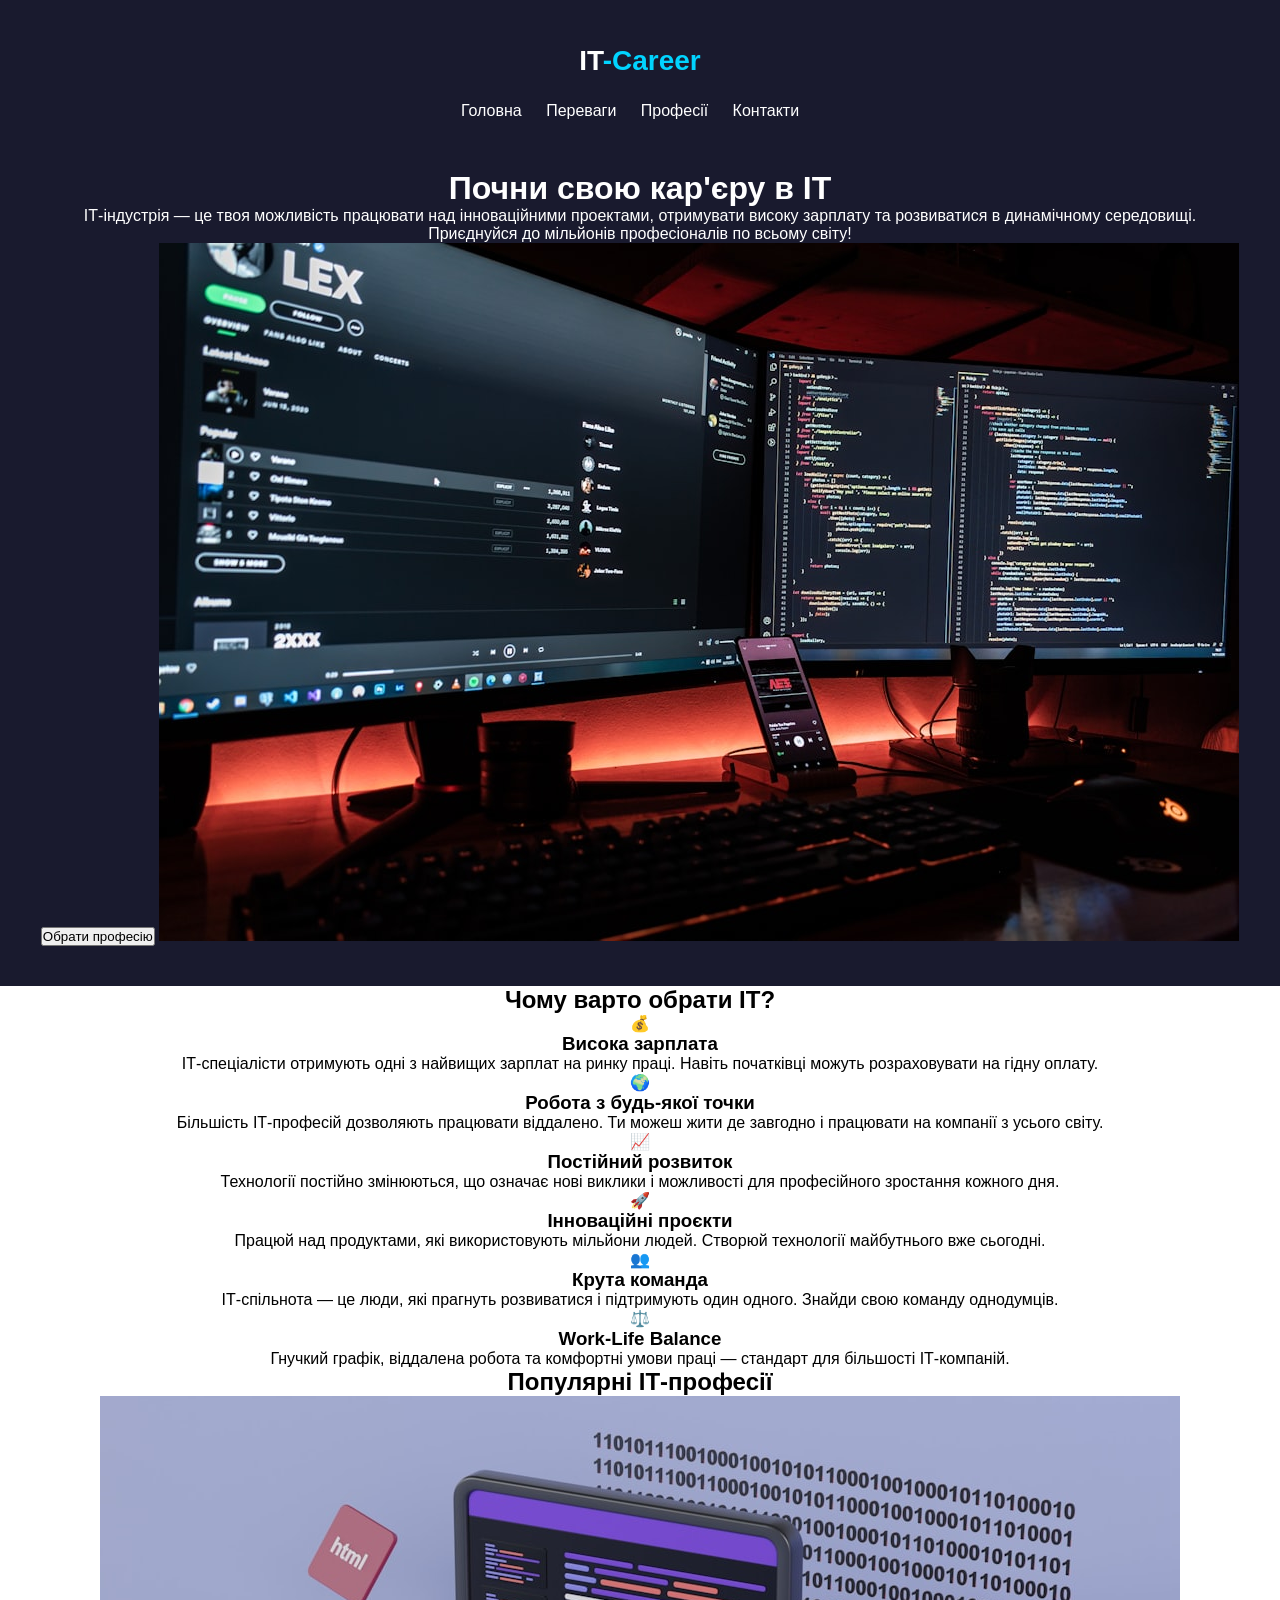
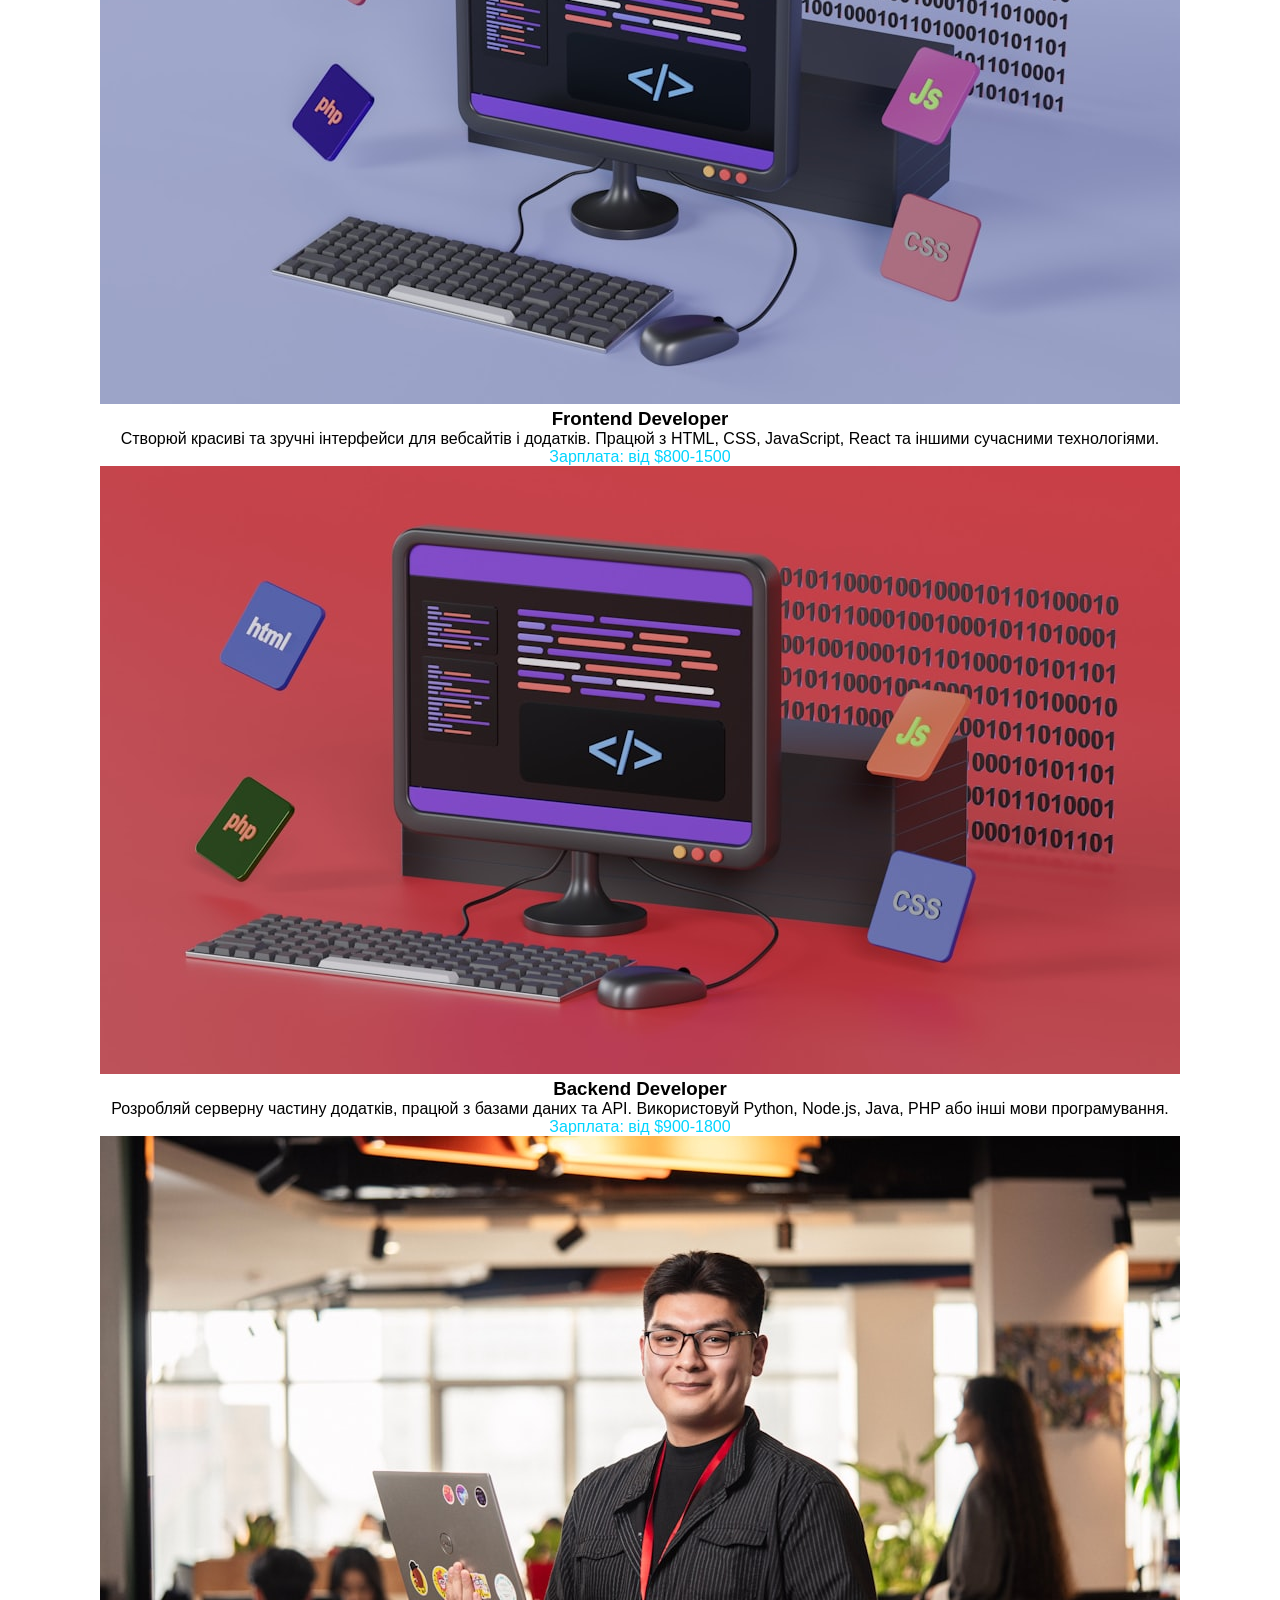
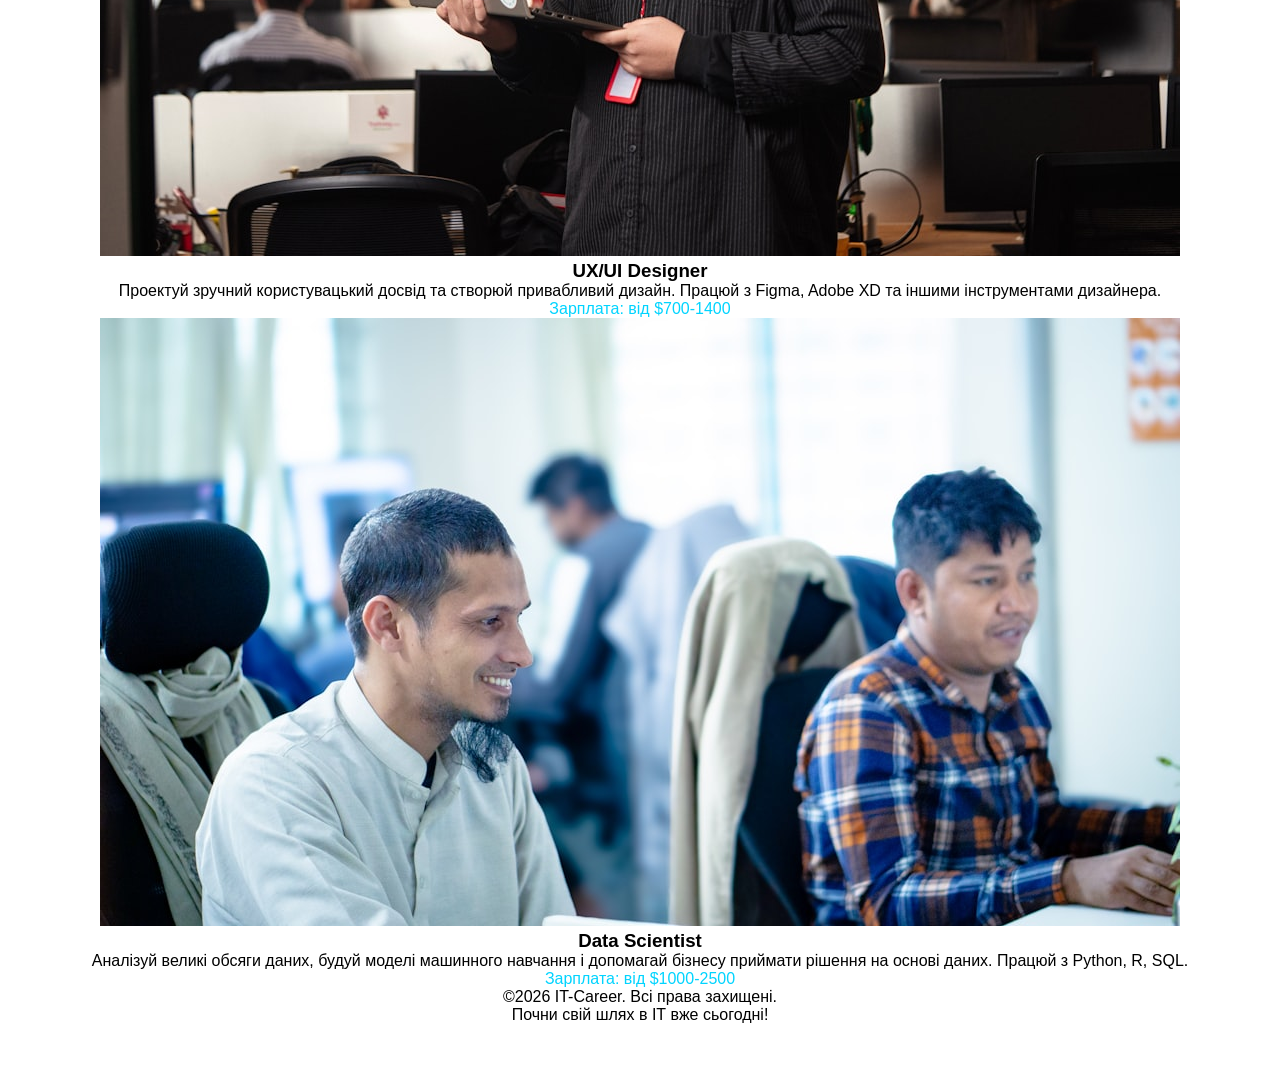
==== less6/index.html @ fd94cf53 "Add files via upload" ====
<!DOCTYPE html>
<html lang="en">
<head>
    <meta charset="UTF-8">
    <title>IT-Career</title>
    <link rel="stylesheet" href="style/style.css" type="text/css">
</head>
<body>
<header class="header-color">
    <div class="wrapper">
        <div class="header-top">
            <div class="logo">IT<span class="blue">-Career</span></div>
            <nav>
                <ul>
                    <li><a href="#">Головна</a></li>
                    <li><a href="#">Переваги</a></li>
                    <li><a href="#">Професії</a></li>
                    <li><a href="#">Контакти</a></li>
                </ul>
            </nav>
        </div>
        <h1>Почни свою кар'єру в ІТ</h1>
        <p>ІТ-індустрія — це твоя можливість працювати над інноваційними проектами, отримувати високу зарплату та розвиватися в динамічному середовищі. Приєднуйся до мільйонів професіоналів по всьому світу!</p>
        <button>Обрати професію</button>
        <img src="images/header.jpg" alt="header">
    </div>
</header>
<section class="reasons">
    <div class="wrapper">
        <h2>Чому варто обрати ІТ?</h2>
        <article class="reasons-box">
            <div class="reasons-box-icon">💰</div>
            <h3>Висока зарплата</h3>
            <p>ІТ-спеціалісти отримують одні з найвищих зарплат на ринку праці. Навіть початківці можуть розраховувати на гідну оплату.</p>
        </article>
        <article class="reasons-box">
            <div class="reasons-box-icon">🌍</div>
            <h3>Робота з будь-якої точки</h3>
            <p>Більшість ІТ-професій дозволяють працювати віддалено. Ти можеш жити де завгодно і працювати на компанії з усього світу.</p>
        </article>
        <article class="reasons-box">
            <div class="reasons-box-icon">📈</div>
            <h3>Постійний розвиток</h3>
            <p>Технології постійно змінюються, що означає нові виклики і можливості для професійного зростання кожного дня.</p>
        </article>
        <article class="reasons-box">
            <div class="reasons-box-icon">🚀</div>
            <h3>Інноваційні проєкти</h3>
            <p>Працюй над продуктами, які використовують мільйони людей. Створюй технології майбутнього вже сьогодні.</p>
        </article>
        <article class="reasons-box">
            <div class="reasons-box-icon">👥</div>
            <h3>Крута команда</h3>
            <p>ІТ-спільнота — це люди, які прагнуть розвиватися і підтримують один одного. Знайди свою команду однодумців.</p>
        </article>
        <article class="reasons-box">
            <div class="reasons-box-icon">⚖️</div>
            <h3>Work-Life Balance</h3>
            <p>Гнучкий графік, віддалена робота та комфортні умови праці — стандарт для більшості ІТ-компаній.</p>
        </article>
    </div>
</section>
<section class="professions">
    <div class="wrapper">
        <h2>Популярні ІТ-професії</h2>
        <article class="professions-card">
            <img src="images/prof1.jpg" alt="profession">
            <h3>Frontend Developer</h3>
            <p>Створюй красиві та зручні інтерфейси для вебсайтів і додатків. Працюй з HTML, CSS, JavaScript, React та іншими сучасними технологіями.</p>
            <p class="blue">Зарплата: від $800-1500</p>
        </article>
        <article class="professions-card">
            <img src="images/prof2.jpg" alt="profession">
            <h3>Backend Developer</h3>
            <p>Розробляй серверну частину додатків, працюй з базами даних та API. Використовуй Python, Node.js, Java, PHP або інші мови програмування.</p>
            <p class="blue">Зарплата: від $900-1800</p>
        </article>
        <article class="professions-card">
            <img src="images/prof3.jpg" alt="profession">
            <h3>UX/UI Designer</h3>
            <p>Проектуй зручний користувацький досвід та створюй привабливий дизайн. Працюй з Figma, Adobe XD та іншими інструментами дизайнера.</p>
            <p class="blue">Зарплата: від $700-1400</p>
        </article>
        <article class="professions-card">
            <img src="images/prof4.jpg" alt="profession">
            <h3>Data Scientist</h3>
            <p>Аналізуй великі обсяги даних, будуй моделі машинного навчання і допомагай бізнесу приймати рішення на основі даних. Працюй з Python, R, SQL.</p>
            <p class="blue">Зарплата: від $1000-2500</p>
        </article>
    </div>
</section>
<footer>
    <div class="wrapper">
        <p>&copy;2026 IT-Career. Всі права захищені.</p>
        <p>Почни свій шлях в ІТ вже сьогодні!</p>
        <nav>
            <ul>
                <li><a href="#">Про нас</a></li>
                <li><a href="#">Курси</a></li>
                <li><a href="#">Блог</a></li>
                <li><a href="#">Контакти</a></li>
            </ul>
        </nav>
    </div>
</footer>
</body>
</html>
---- less6/style/style.css ----
* {
    margin: 0;
    padding: 0;
    box-sizing: border-box;
    text-decoration: none;
    list-style: none;
}
html {
    font-family: Arial, sans-serif;
    text-align: center;
}
.wrapper {
    max-width: 1200px;
    margin: 0 auto;
}
.blue {
    color: #01d4ff;
}
header {
    color: #fff;
    padding: 40px 0;
}
.header-color {
    background: #191a2e;
}
.header-top {
    background: #191a2e;
}
.logo {
    font-size: 28px;
    font-weight: bold;
    line-height: 42px;
    margin-bottom: 20px;
}
nav {
    margin-bottom: 50px;
}
nav ul li {
    display: inline;
    margin-right: 20px;
}
nav ul li a {
    color: #fff
}
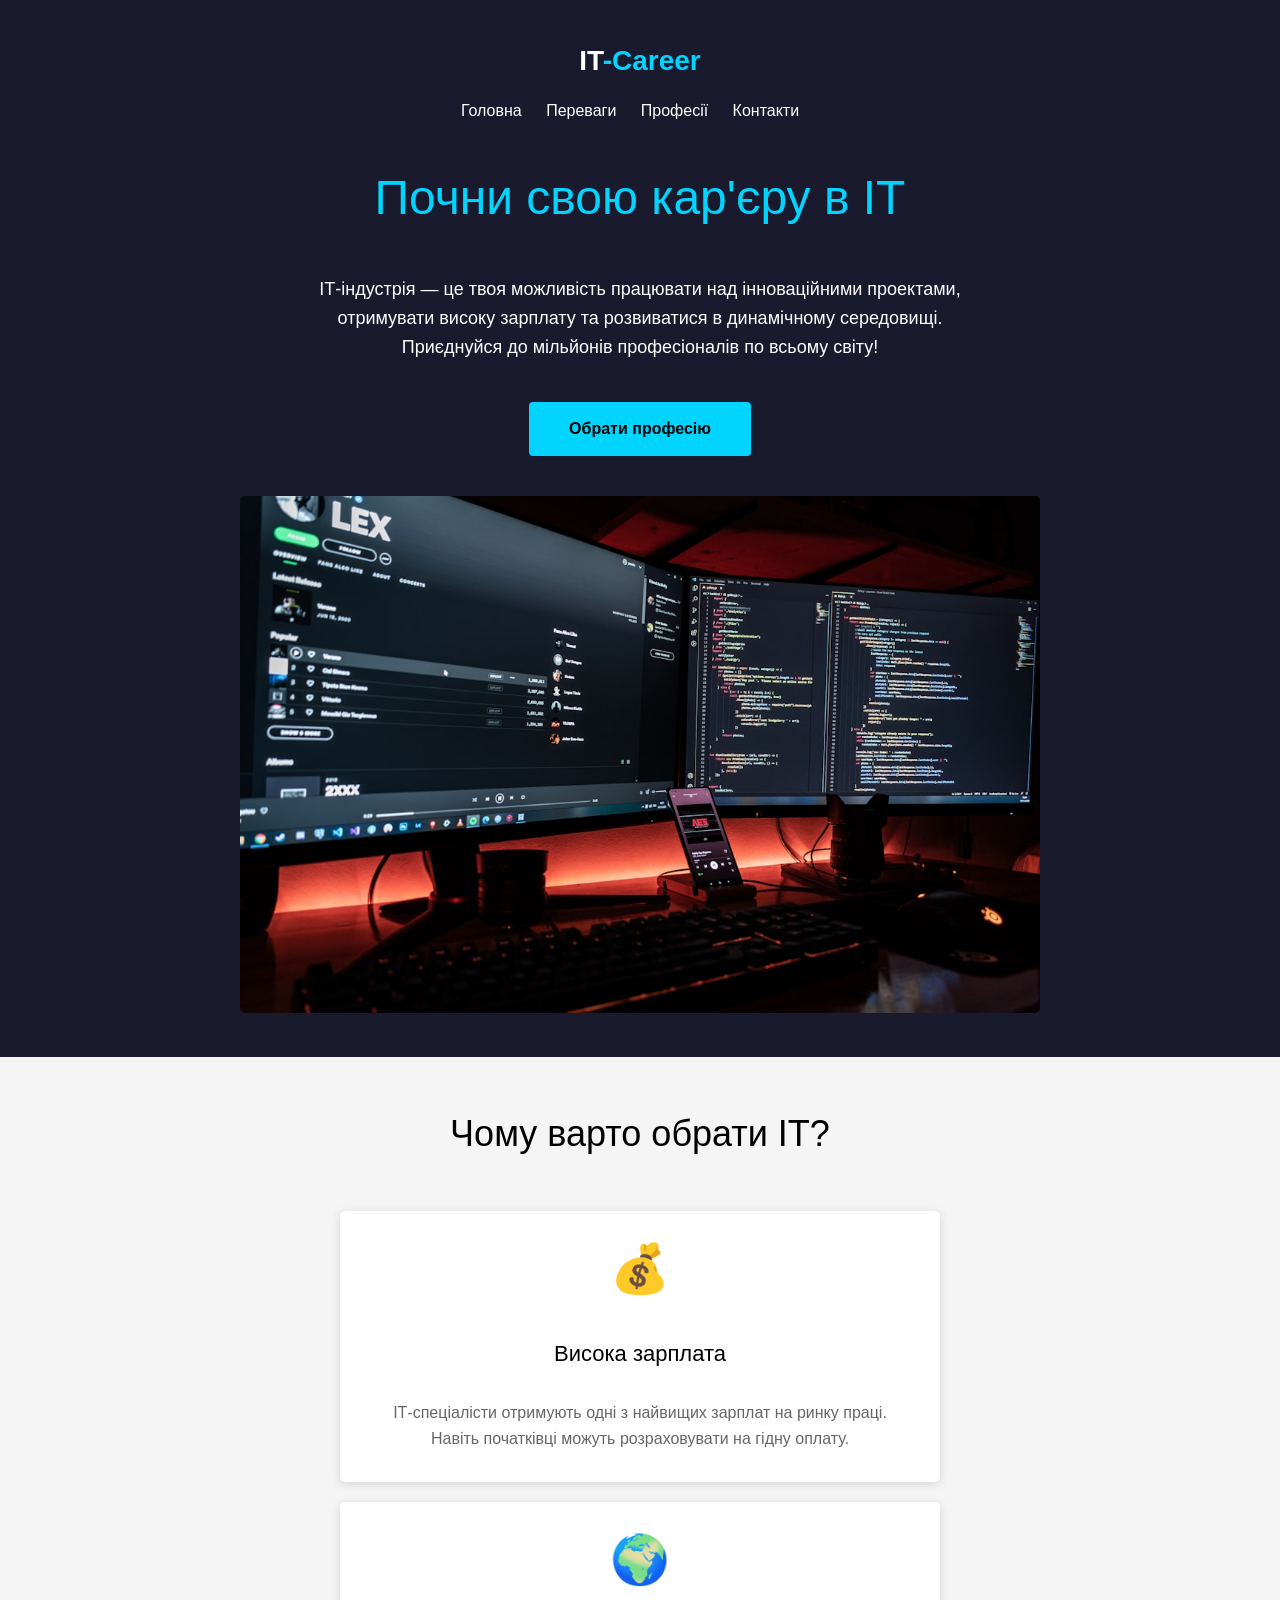
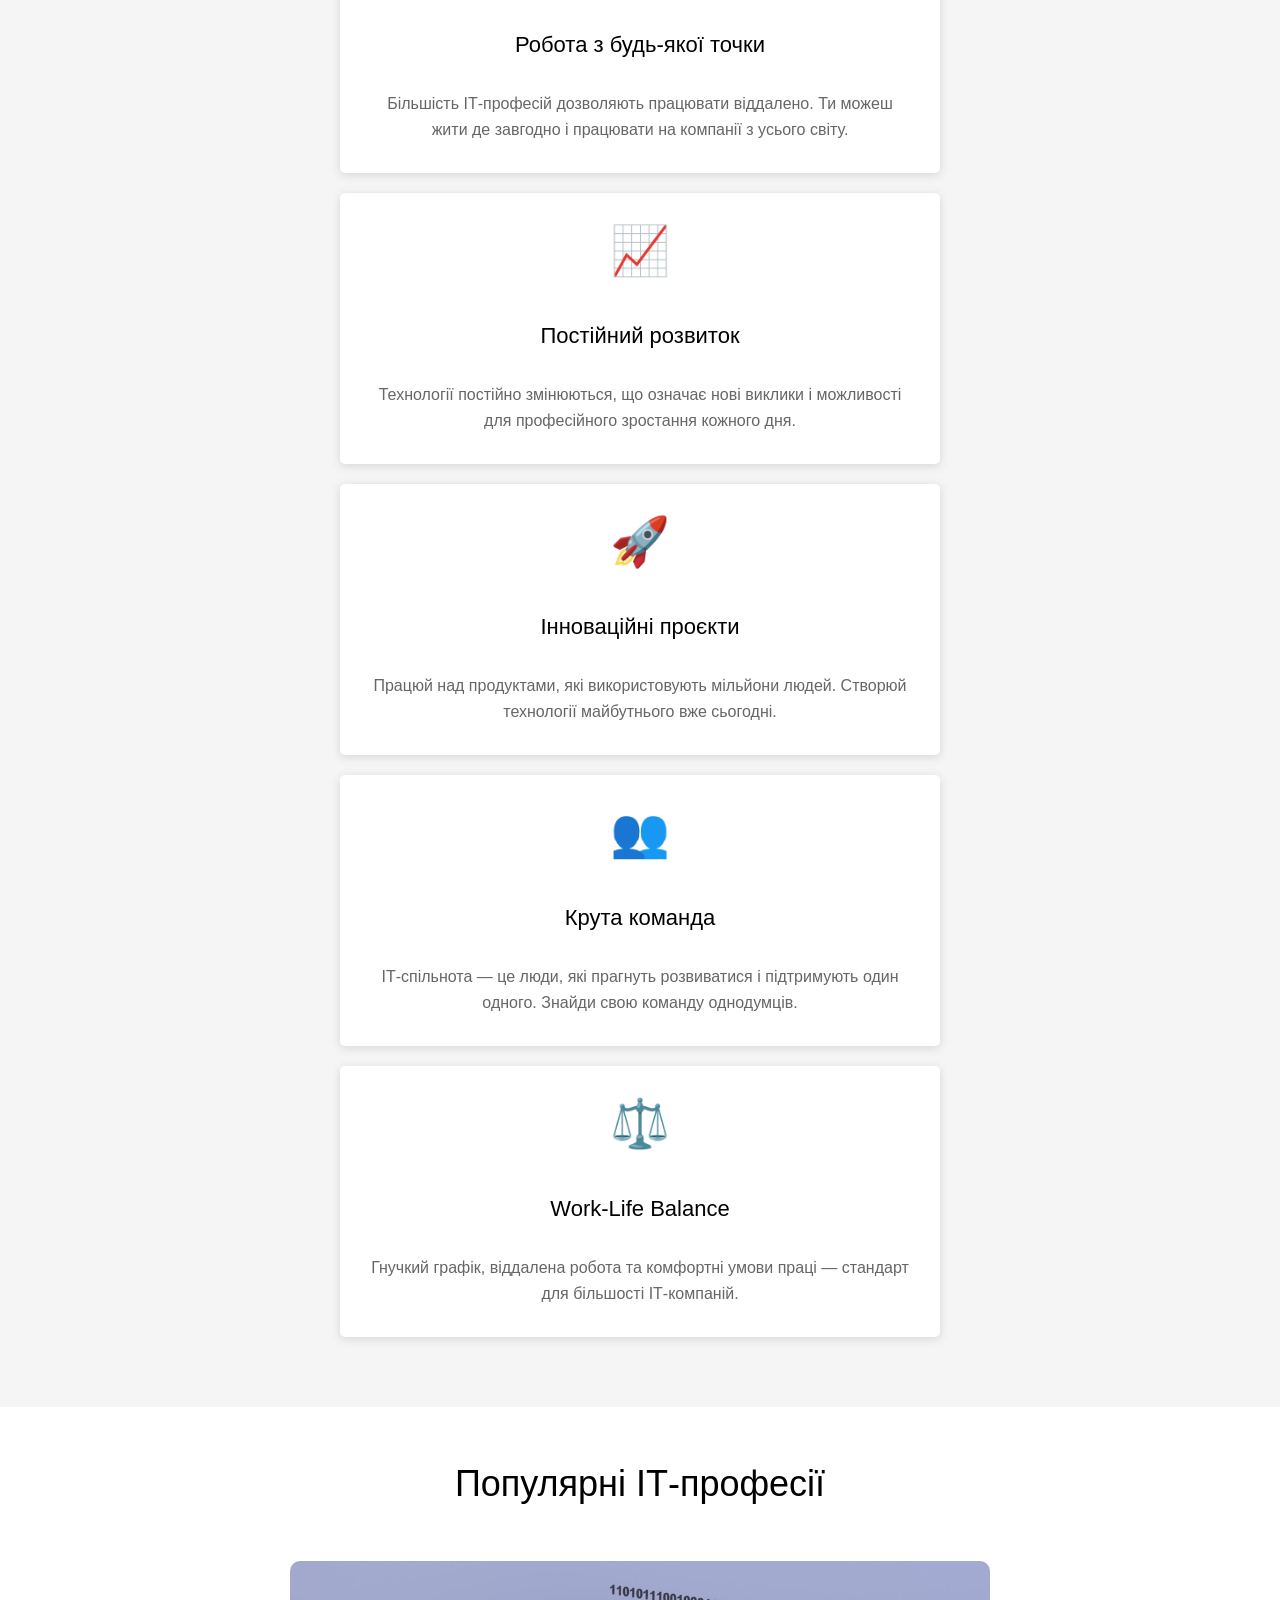
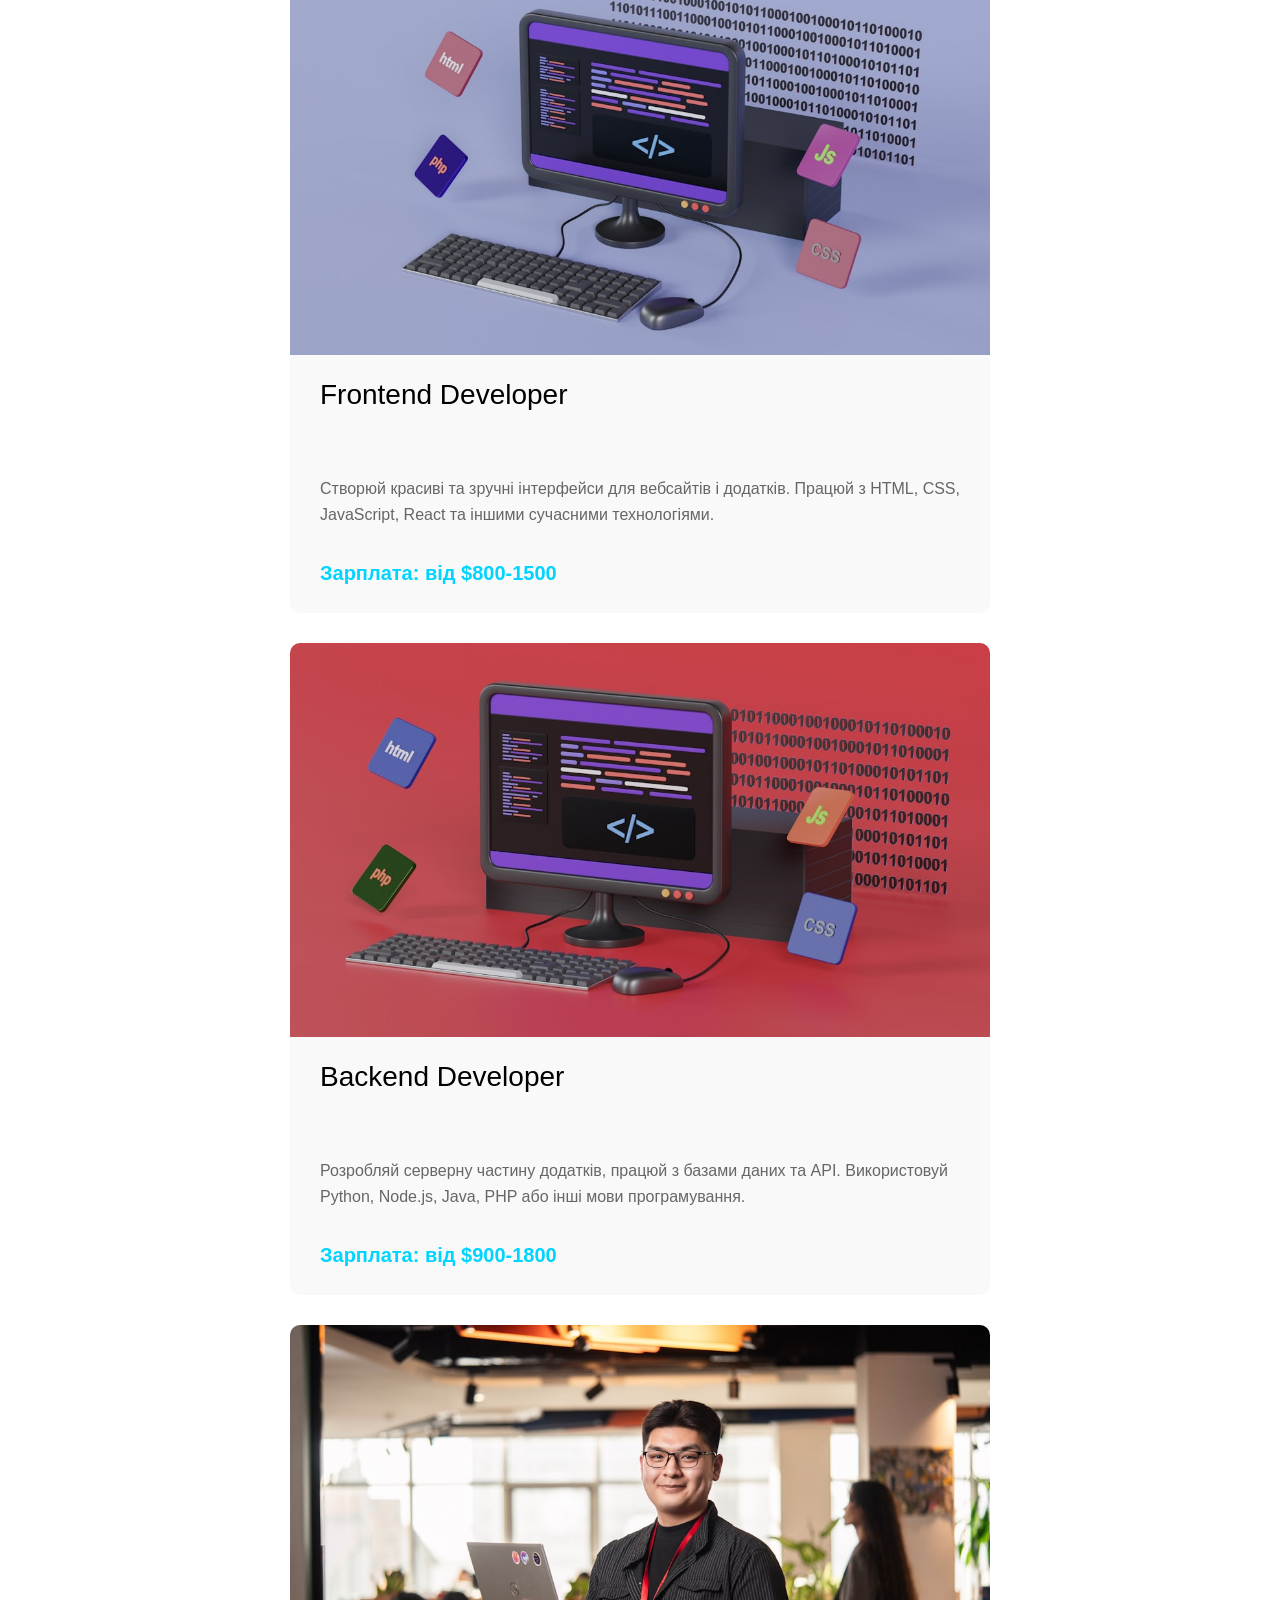
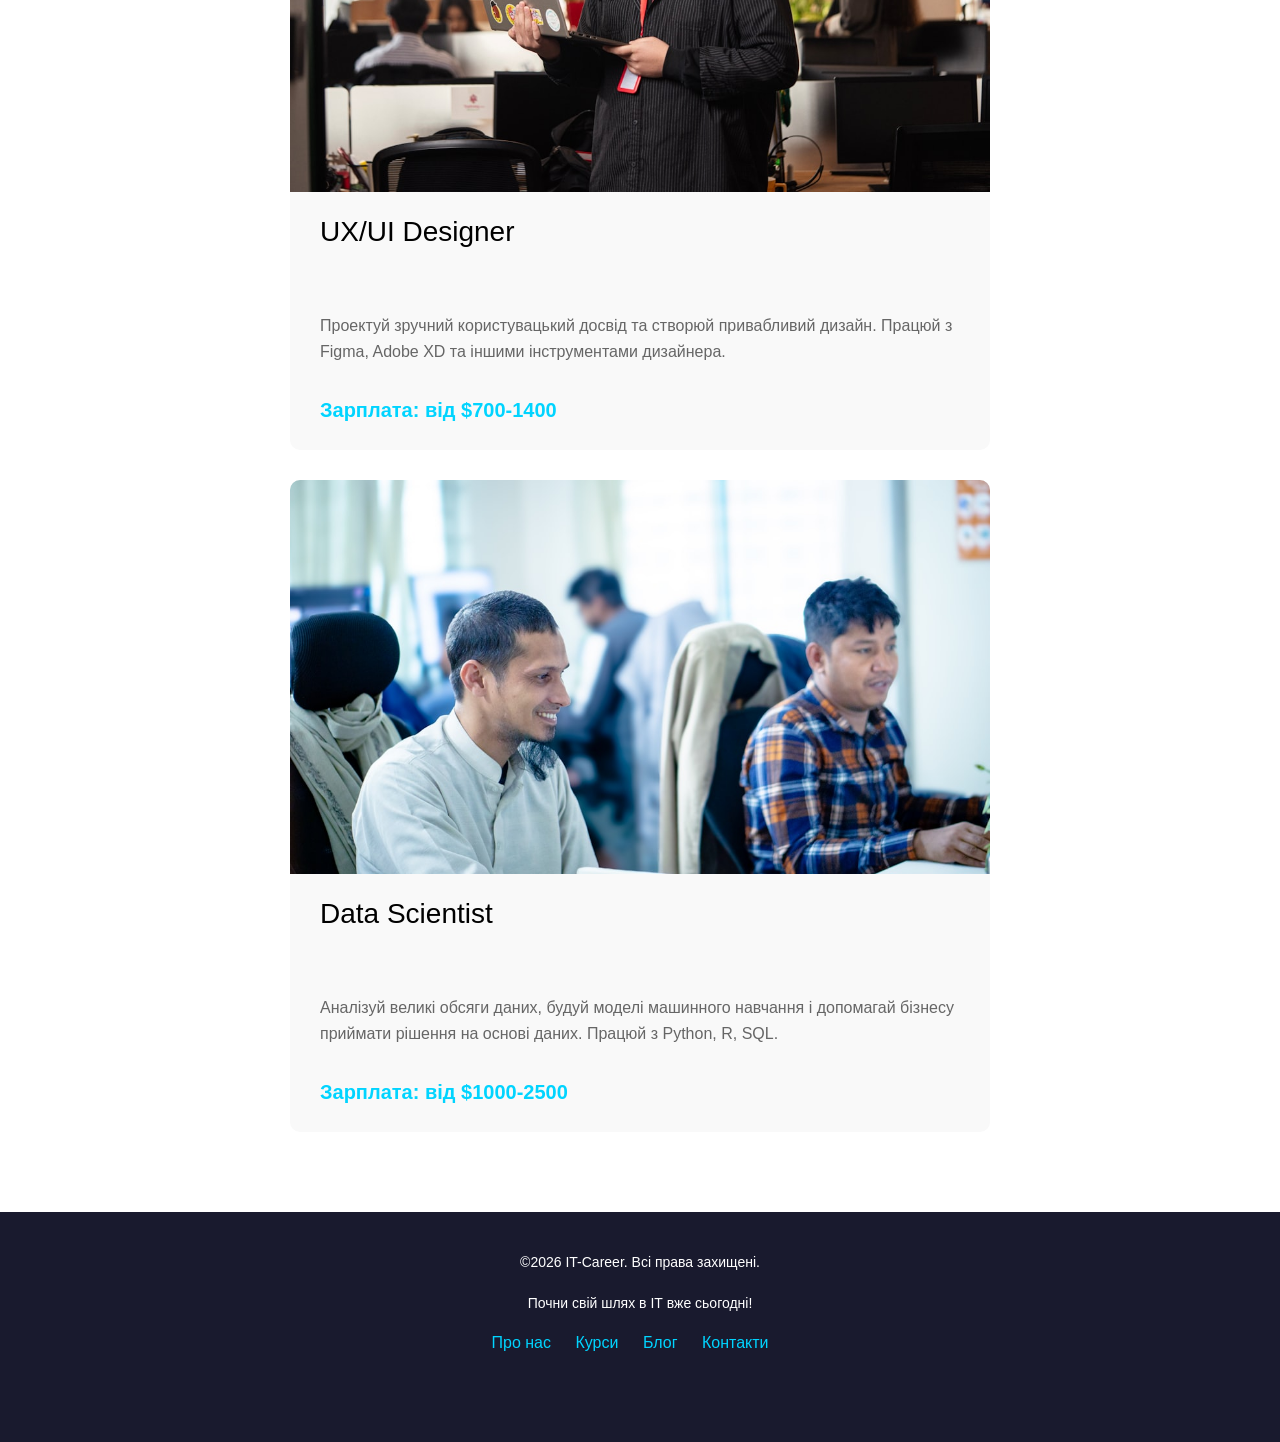
==== commit c85382e7: "Add files via upload" ====
--- a/less6/index.html
+++ b/less6/index.html
@@ -19,8 +19,8 @@
                 </ul>
             </nav>
         </div>
-        <h1>Почни свою кар'єру в ІТ</h1>
-        <p>ІТ-індустрія — це твоя можливість працювати над інноваційними проектами, отримувати високу зарплату та розвиватися в динамічному середовищі. Приєднуйся до мільйонів професіоналів по всьому світу!</p>
+        <h1 class="blue">Почни свою кар'єру в ІТ</h1>
+        <p>ІТ-індустрія — це твоя можливість працювати над інноваційними проектами,<br> отримувати високу зарплату та розвиватися в динамічному середовищі.<br> Приєднуйся до мільйонів професіоналів по всьому світу!</p>
         <button>Обрати професію</button>
         <img src="images/header.jpg" alt="header">
     </div>
@@ -95,10 +95,10 @@
         <p>Почни свій шлях в ІТ вже сьогодні!</p>
         <nav>
             <ul>
-                <li><a href="#">Про нас</a></li>
-                <li><a href="#">Курси</a></li>
-                <li><a href="#">Блог</a></li>
-                <li><a href="#">Контакти</a></li>
+                <li><a href="#" class="blue">Про нас</a></li>
+                <li><a href="#" class="blue">Курси</a></li>
+                <li><a href="#" class="blue">Блог</a></li>
+                <li><a href="#" class="blue">Контакти</a></li>
             </ul>
         </nav>
     </div>
--- a/less6/style/style.css
+++ b/less6/style/style.css
@@ -40,5 +40,108 @@
     margin-right: 20px;
 }
 nav ul li a {
-    color: #fff
-}+    color: #fff;
+}
+.header-color .wrapper h1 {
+    font-size: 48px;
+    font-weight: 500;
+    margin-bottom: 50px;
+}
+.header-color .wrapper p {
+    font-size: 18px;
+    line-height: 29px;
+    margin-bottom: 40px;
+}
+button {
+    display: block;
+    margin: 0 auto 40px;
+    border: none;
+    background: #01d4ff;
+    padding: 10px 40px;
+    font-size: 16px;
+    line-height: 34px;
+    font-weight: bold;
+    border-radius: 4px;
+}
+.header-color .wrapper img {
+    width: 800px;
+    border-radius: 5px;
+}
+.reasons {
+    background: #f5f5f5;
+}
+h2 {
+    font-size: 36px;
+    line-height: 54px;
+    font-weight: 500;
+    margin-bottom: 50px;
+}
+.reasons, .professions {
+    padding: 50px 0;
+}
+.reasons-box {
+    max-width: 600px;
+    background: #fff;
+    border-radius: 5px;
+    padding: 30px;
+    box-shadow: 0 2px 10px rgba(97, 97, 97, 0.2);
+}
+.reasons .wrapper article {
+    margin: 0 auto 20px;
+}
+.reasons-box-icon {
+    font-size: 48px;
+    margin-bottom: 40px;
+}
+h3 {
+    font-size: 22px;
+    line-height: 33px;
+    font-weight: 500;
+    margin-bottom: 30px;
+}
+.reasons-box p {
+    font-size: 16px;
+    line-height: 26px;
+    color: #666666;
+}
+.professions-card {
+    max-width: 700px;
+    overflow: hidden;
+    margin: 0 auto 30px;
+    background: #f9f9f9;
+    border-radius: 10px;
+    text-align: left;
+}
+.professions-card img {
+    object-fit: cover;
+    width: 100%;
+}
+
+.professions-card h3 {
+    font-size: 28px;
+    line-height: 42px;
+    padding: 15px 30px;
+}
+.professions-card p {
+    font-size: 16px;
+    line-height: 26px;
+    color: #666666;
+    padding: 15px 30px;
+}
+.professions-card p.blue {
+    color: #01d4ff;
+    font-size: 20px;
+    line-height: 30px;
+    font-weight: 700;
+    margin-bottom: 10px;
+}
+footer {
+    background: #191a2e;
+    padding: 40px 0;
+    color: #fff;
+}
+footer p {
+    font-size: 14px;
+    line-height: 21px;
+    margin-bottom: 20px;
+}
